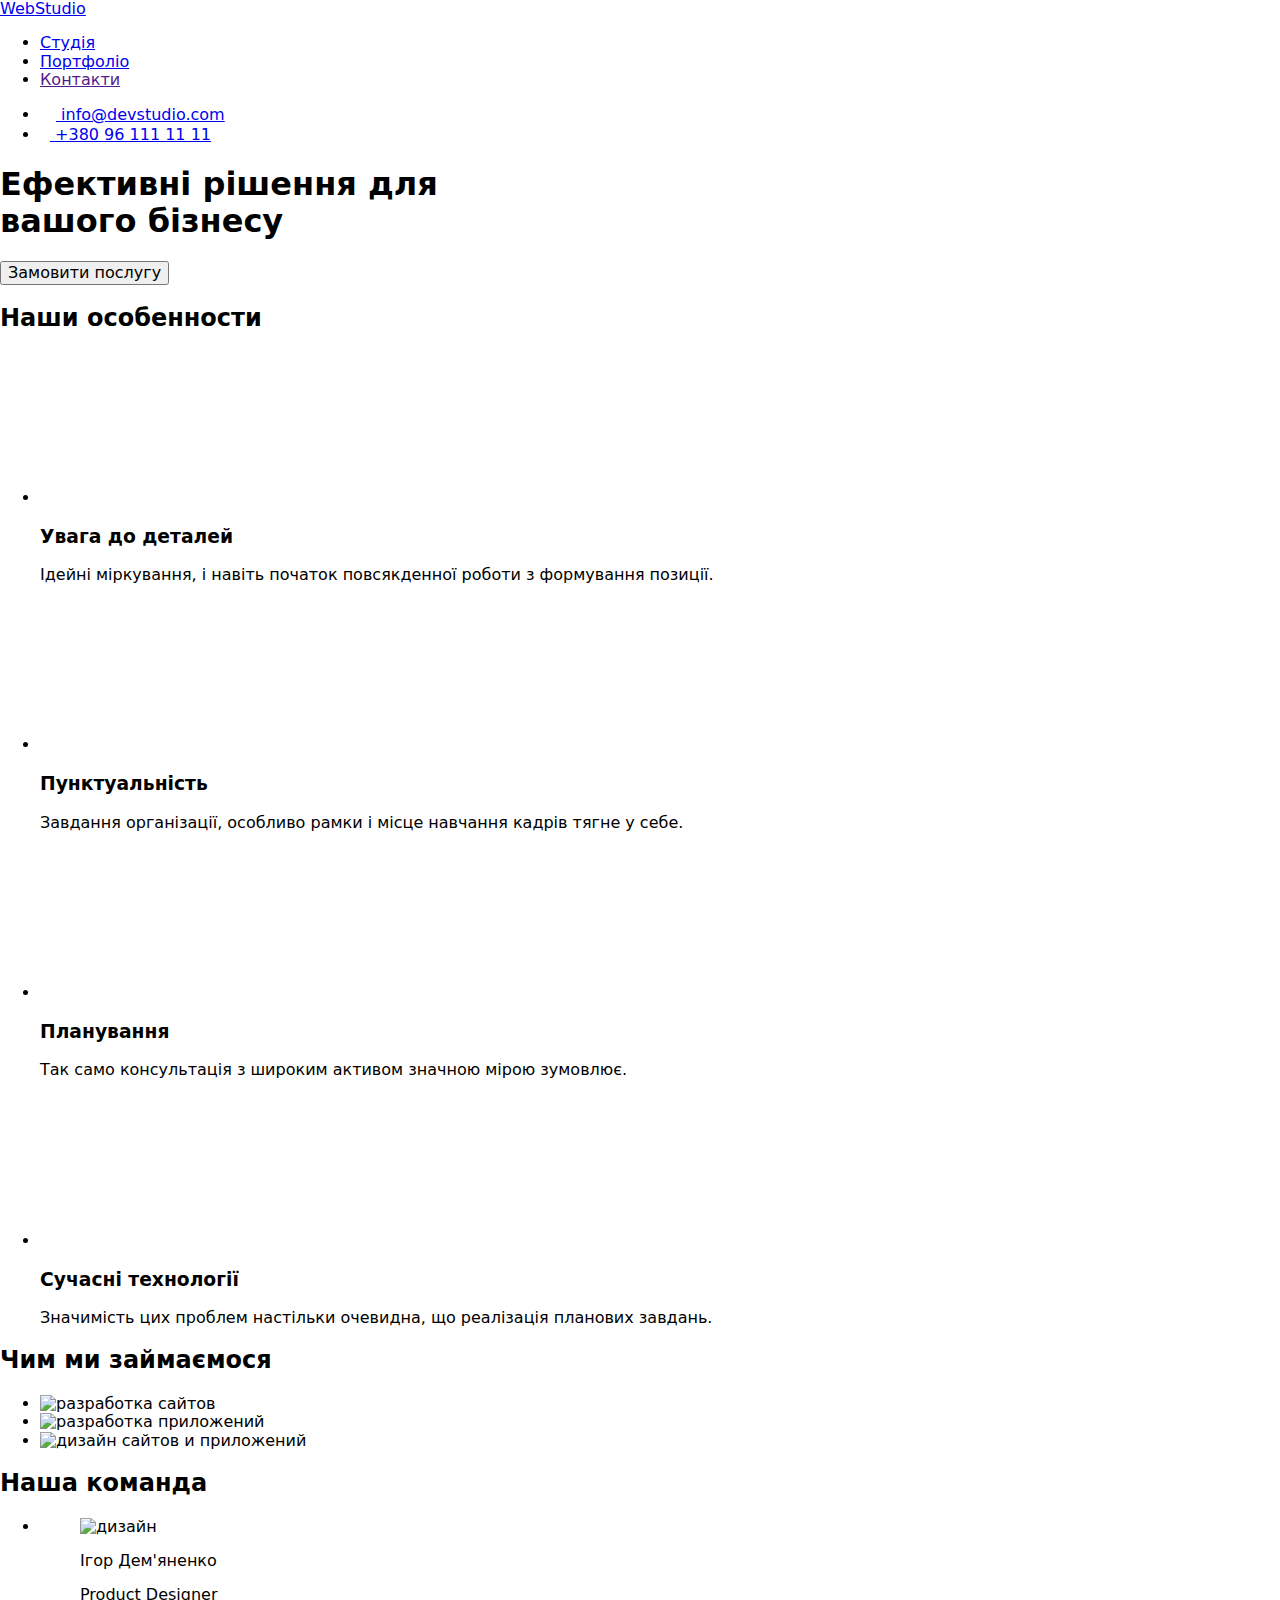
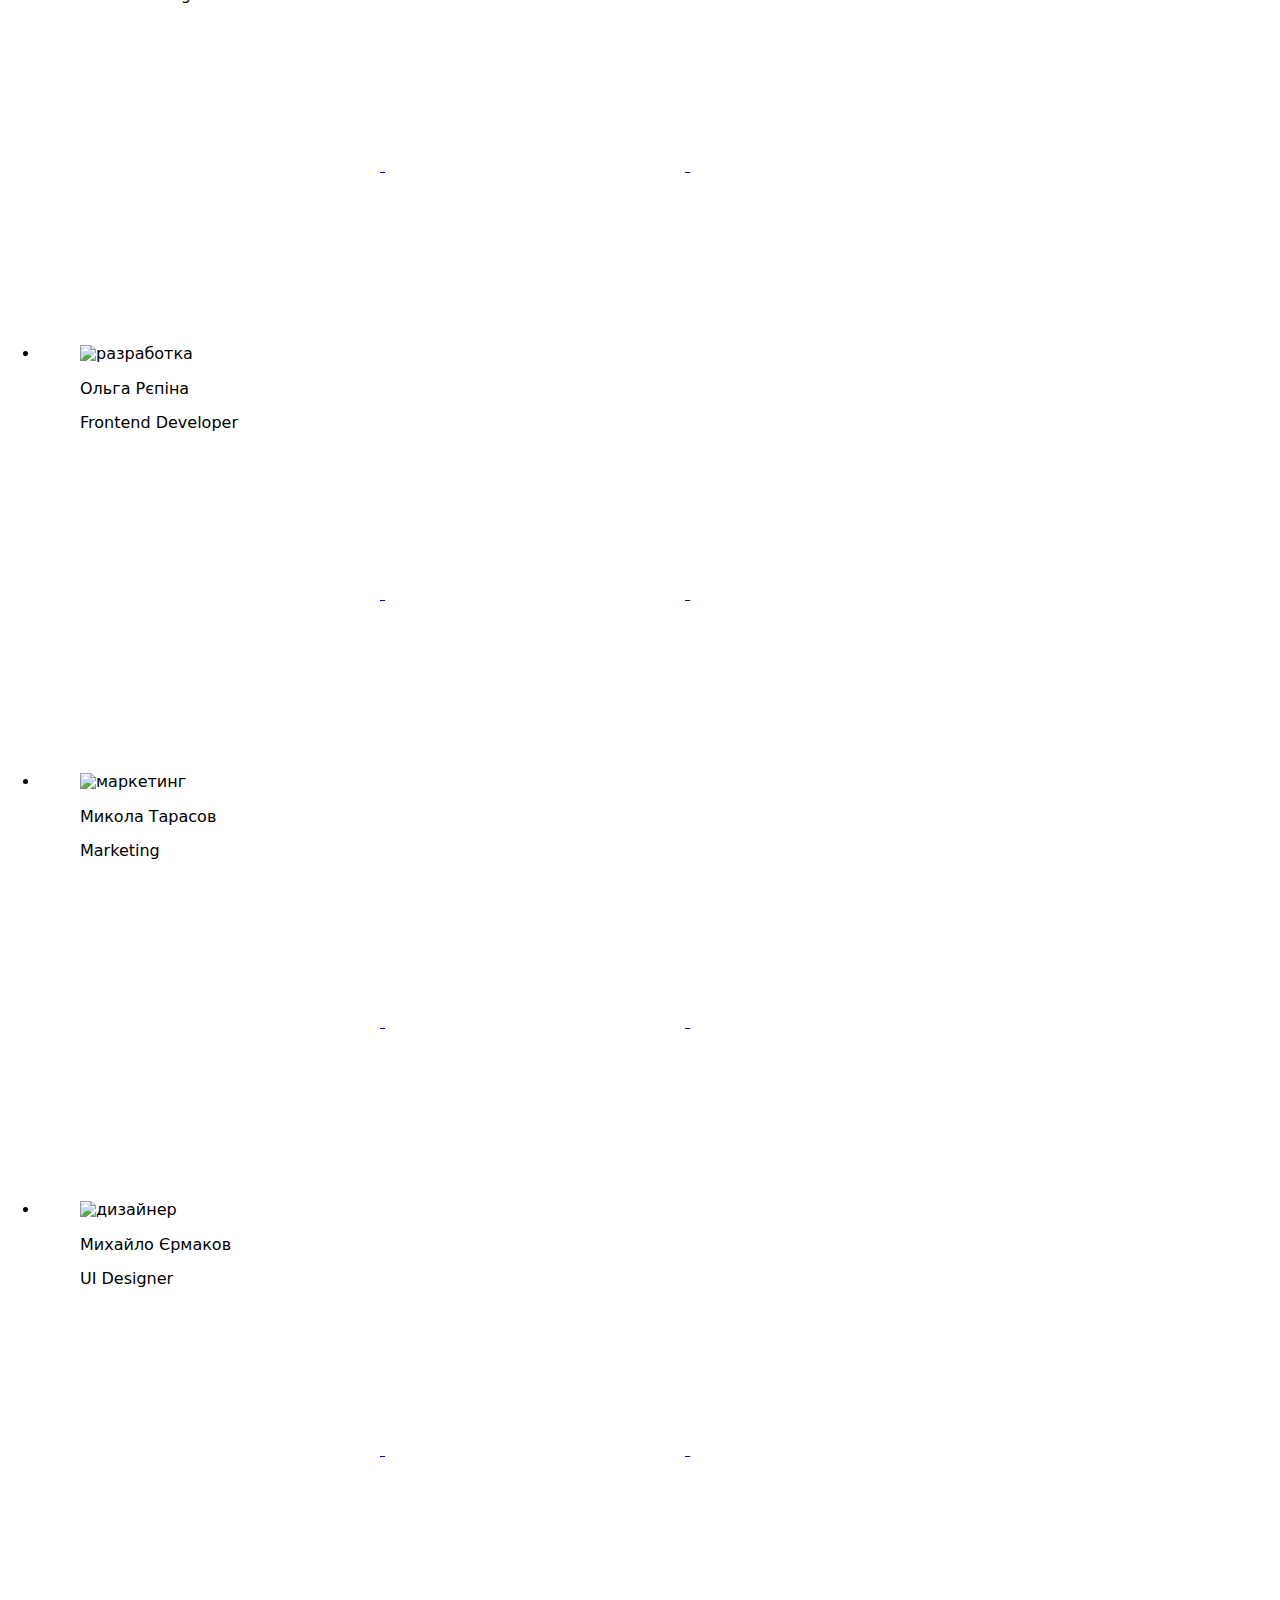
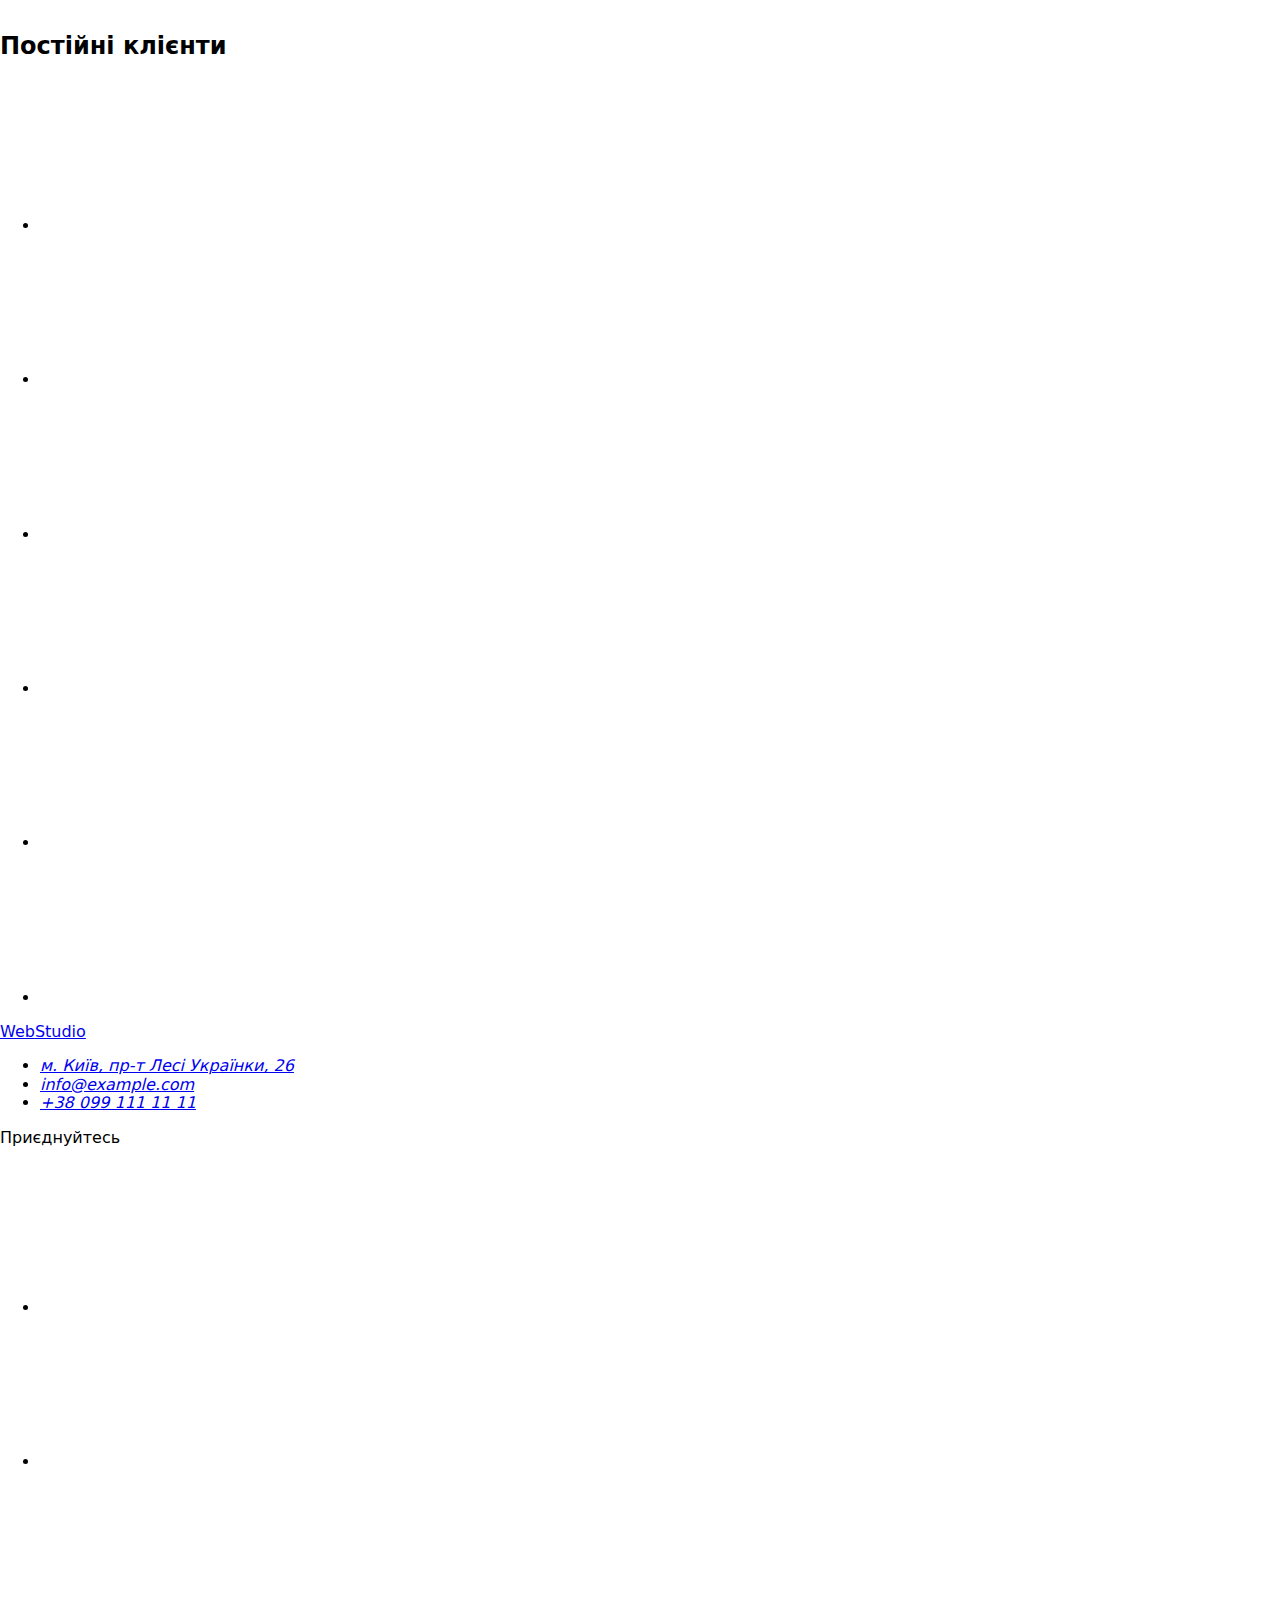
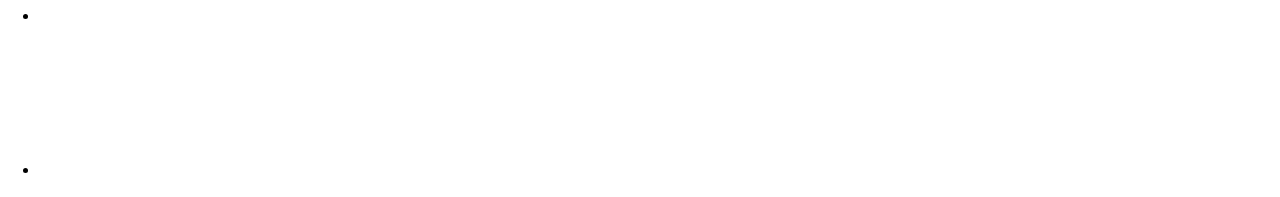
==== index.html @ e4e23629 "Add files via upload" ====
<!DOCTYPE html>
<html lang="ru">
  <head>
    <meta charset="UTF-8" />
    <meta http-equiv="X-UA-Compatible" content="IE=edge" />
    <meta name="viewport" content="width=device-width, initial-scale=1.0" />
    <title>Document</title>
    <link
      href="https://fonts.googleapis.com/css2?family=Raleway:wght@700&family=Roboto:wght@400;500;700;900&display=swap"
      rel="stylesheet"
    />
    <link
      rel="stylesheet"
      href="https://cdnjs.cloudflare.com/ajax/libs/modern-normalize/1.1.0/modern-normalize.min.css
"
    />
    <link rel="stylesheet" href="./css/styles.css" />
  </head>
  <body class="page">
    <!--шапка-->
    <header class="page-header">
      <div class="container main-nav">
        <nav class="main-nav">
          <a class="logo-link" href="/" lang="en">
            <span class="logo-accent">Web</span>Studio
          </a>
          <ul class="site-nav list">
            <li class="item">
              <a href="./index.html" class="link-current">Студія</a>
            </li>
            <li class="item">
              <a href="./portfolio.html" class="link">Портфоліо</a>
            </li>
            <li class="item">
              <a href="" class="link">Контакти</a>
            </li>
          </ul>
        </nav>

        <ul class="auth-nav list">
          <li class="item">
            <a href="emailto:info@devstudio.com" class="link">
              <svg class="icon" width="16" height="12">
                <use href="./images/icons.svg#envelope"></use>
              </svg>
              info@devstudio.com
            </a>
          </li>
          <li class="item">
            <a href="tel:+380961111111" class="link">
              <svg class="icon" width="10" height="16">
                <use href="./images/icons.svg#smartphone"></use>
              </svg>
              +380 96 111 11 11
            </a>
          </li>
        </ul>
      </div>
    </header>
    <!--hero-->
    <main>
      <section class="hero section">
        <div class="container">
          <h1 class="hero-title">
            Ефективні рішення для<br />
            вашого бізнесу
          </h1>
          <button class="button-main" type="button">Замовити послугу</button>
        </div>
      </section>
      <!--особенности-->
      <section class="feature section">
        <div class="container">
          <h2 class="section-title">Наши особенности</h2>
          <ul class="feature list">
            <li class="item">
              <div class="feature-thumb">
                <svg class="feature-icon">
                  <use
                    href="./images/icons.svg#antenna"
                    width="70"
                    height="70"
                    x="100"
                    y="25"
                  ></use>
                </svg>
              </div>
              <h3 class="feature-title">Увага до деталей</h3>
              <p class="text">
                Ідейні міркування, і навіть початок повсякденної роботи з
                формування позиції.
              </p>
            </li>
            <li class="item">
              <div class="feature-thumb">
                <svg class="feature-icon">
                  <use
                    href="./images/icons.svg#clock"
                    width="70"
                    height="70"
                    x="100"
                    y="25"
                  ></use>
                </svg>
              </div>
              <h3 class="feature-title">Пунктуальність</h3>
              <p class="text">
                Завдання організації, особливо рамки і місце навчання кадрів
                тягне у себе.
              </p>
            </li>
            <li class="item">
              <div class="feature-thumb">
                <svg class="feature-icon">
                  <use
                    href="./images/icons.svg#diagram"
                    width="70"
                    height="70"
                    x="100"
                    y="25"
                  ></use>
                </svg>
              </div>
              <h3 class="feature-title">Планування</h3>
              <p class="text">
                Так само консультація з широким активом значною мірою зумовлює.
              </p>
            </li>
            <li class="item">
              <div class="feature-thumb">
                <svg class="feature-icon">
                  <use
                    href="./images/icons.svg#astronaut"
                    width="70"
                    height="70"
                    x="100"
                    y="25"
                  ></use>
                </svg>
              </div>
              <h3 class="feature-title">Сучасні технології</h3>
              <p class="text">
                Значимість цих проблем настільки очевидна, що реалізація
                планових завдань.
              </p>
            </li>
          </ul>
        </div>
      </section>
      <!--чем занимаемся-->
      <section class="specification section">
        <div class="container">
          <h2 class="title">Чим ми займаємося</h2>
          <ul class="list">
            <li class="item">
              <img
                class="picture"
                src="./images/websitedv.jpg"
                alt="разработка сайтов"
                width="370"
                height="294"
              />
            </li>
            <li class="item">
              <img
                class="picture"
                src="./images/appdv.jpg"
                alt="разработка приложений"
                width="370"
                height="294"
              />
            </li>
            <li class="item">
              <img
                class="picture"
                src="./images/desine.jpg"
                alt="дизайн сайтов и приложений"
                width="370"
                height="294"
              />
            </li>
          </ul>
        </div>
      </section>
      <!--наша команда-->
      <section class="team section">
        <div class="container">
          <h2 class="title">Наша команда</h2>
          <ul class="team-list list">
            <li class="item">
              <figure>
                <img
                  class="picture"
                  src="./images/igor.jpg"
                  alt="дизайн"
                  width="270"
                  height="260"
                />
                <figcaption class="card">
                  <p class="name">Ігор Дем'яненко</p>
                  <p class="text" lang="en">Product Designer</p>
                  <a class="social-link" href="#">
                    <svg class="team-icon">
                      <use
                        href="./images/icons.svg#instagram"
                        width="20"
                        height="20"
                        x="12"
                        y="12"
                      ></use>
                    </svg>
                  </a>
                  <a class="social-link" href="#">
                    <svg class="team-icon">
                      <use
                        href="./images/icons.svg#twitter"
                        width="20"
                        height="20"
                        x="12"
                        y="12"
                      ></use>
                    </svg>
                  </a>
                  <a class="social-link" href="#">
                    <svg class="team-icon">
                      <use
                        href="./images/icons.svg#facebook"
                        width="20"
                        height="20"
                        x="12"
                        y="12"
                      ></use>
                    </svg>
                  </a>
                  <a class="social-link" href="#">
                    <svg class="team-icon">
                      <use
                        href="./images/icons.svg#linkedin"
                        width="20"
                        height="20"
                        x="12"
                        y="12"
                      ></use>
                    </svg>
                  </a>
                </figcaption>
              </figure>
            </li>
            <li class="item">
              <figure>
                <img
                  class="picture"
                  src="./images/olga.jpg"
                  alt="разработка"
                  width="270"
                  height="260"
                />
                <figcaption class="card">
                  <p class="name">Ольга Рєпіна</p>
                  <p class="text" lang="en">Frontend Developer</p>
                  <a class="social-link" href="#">
                    <svg class="team-icon">
                      <use
                        href="./images/icons.svg#instagram"
                        width="20"
                        height="20"
                        x="12"
                        y="12"
                      ></use>
                    </svg>
                  </a>
                  <a class="social-link" href="#">
                    <svg class="team-icon">
                      <use
                        href="./images/icons.svg#twitter"
                        width="20"
                        height="20"
                        x="12"
                        y="12"
                      ></use>
                    </svg>
                  </a>
                  <a class="social-link" href="#">
                    <svg class="team-icon">
                      <use
                        href="./images/icons.svg#facebook"
                        width="20"
                        height="20"
                        x="12"
                        y="12"
                      ></use>
                    </svg>
                  </a>
                  <a class="social-link" href="#">
                    <svg class="team-icon">
                      <use
                        href="./images/icons.svg#linkedin"
                        width="20"
                        height="20"
                        x="12"
                        y="12"
                      ></use>
                    </svg>
                  </a>
                </figcaption>
              </figure>
            </li>
            <li class="item">
              <figure>
                <img
                  class="picture"
                  src="./images/nikolaj.jpg"
                  alt="маркетинг"
                  width="270"
                  height="260"
                />
                <figcaption class="card">
                  <p class="name">Микола Тарасов</p>
                  <p class="text" lang="en">Marketing</p>
                  <a class="social-link" href="#">
                    <svg class="team-icon">
                      <use
                        href="./images/icons.svg#instagram"
                        width="20"
                        height="20"
                        x="12"
                        y="12"
                      ></use>
                    </svg>
                  </a>
                  <a class="social-link" href="#">
                    <svg class="team-icon">
                      <use
                        href="./images/icons.svg#twitter"
                        width="20"
                        height="20"
                        x="12"
                        y="12"
                      ></use>
                    </svg>
                  </a>
                  <a class="social-link" href="#">
                    <svg class="team-icon">
                      <use
                        href="./images/icons.svg#facebook"
                        width="20"
                        height="20"
                        x="12"
                        y="12"
                      ></use>
                    </svg>
                  </a>
                  <a class="social-link" href="#">
                    <svg class="team-icon">
                      <use
                        href="./images/icons.svg#linkedin"
                        width="20"
                        height="20"
                        x="12"
                        y="12"
                      ></use>
                    </svg>
                  </a>
                </figcaption>
              </figure>
            </li>
            <li class="item">
              <figure>
                <img
                  class="picture"
                  src="./images/mikhale.jpg"
                  alt="дизайнер"
                  width="270"
                  height="260"
                />
                <figcaption class="card">
                  <p class="name">Михайло Єрмаков</p>
                  <p class="text" lang="en">UI Designer</p>
                  <a class="social-link" href="#">
                    <svg class="team-icon">
                      <use
                        href="./images/icons.svg#instagram"
                        width="20"
                        height="20"
                        x="12"
                        y="12"
                      ></use>
                    </svg>
                  </a>
                  <a class="social-link" href="#">
                    <svg class="team-icon">
                      <use
                        href="./images/icons.svg#twitter"
                        width="20"
                        height="20"
                        x="12"
                        y="12"
                      ></use>
                    </svg>
                  </a>
                  <a class="social-link" href="#">
                    <svg class="team-icon">
                      <use
                        href="./images/icons.svg#facebook"
                        width="20"
                        height="20"
                        x="12"
                        y="12"
                      ></use>
                    </svg>
                  </a>
                  <a class="social-link" href="#">
                    <svg class="team-icon">
                      <use
                        href="./images/icons.svg#linkedin"
                        width="20"
                        height="20"
                        x="12"
                        y="12"
                      ></use>
                    </svg>
                  </a>
                </figcaption>
              </figure>
            </li>
          </ul>
        </div>
      </section>
      <!-- clients -->
      <section class="clients section">
        <div class="container">
          <h2 class="title">Постійні клієнти</h2>
          <ul class="clients list">
            <li class="item">
              <a href="#" class="clients-thumb">
                <svg class="clients-icon">
                  <use
                    href="./images/icons.svg#LogoYaCo"
                    width="106"
                    height="60"
                    x="32"
                    y="16"
                  ></use>
                </svg>
              </a>
            </li>
            <li class="item">
              <a href="#" class="clients-thumb">
                <svg class="clients-icon">
                  <use
                    href="./images/icons.svg#Logotaghere"
                    width="106"
                    height="60"
                    x="32"
                    y="16"
                  ></use>
                </svg>
              </a>
            </li>
            <li class="item">
              <a href="#" class="clients-thumb">
                <svg class="clients-icon">
                  <use
                    href="./images/icons.svg#Logo-2"
                    width="106"
                    height="60"
                    x="32"
                    y="16"
                  ></use>
                </svg>
              </a>
            </li>
            <li class="item">
              <a href="#" class="clients-thumb">
                <svg class="clients-icon">
                  <use
                    href="./images/icons.svg#Logofoster"
                    width="106"
                    height="60"
                    x="32"
                    y="16"
                  ></use>
                </svg>
              </a>
            </li>
            <li class="item">
              <a href="#" class="clients-thumb">
                <svg class="clients-icon">
                  <use
                    href="./images/icons.svg#Logobrand"
                    width="106"
                    height="60"
                    x="32"
                    y="16"
                  ></use>
                </svg>
              </a>
            </li>
            <li class="item">
              <a href="#" class="clients-thumb">
                <svg class="clients-icon">
                  <use
                    href="./images/icons.svg#Logotagline"
                    width="106"
                    height="60"
                    x="32"
                    y="16"
                  ></use>
                </svg>
              </a>
            </li>
          </ul>
        </div>
      </section>
    </main>
    <!--footer-->
    <footer class="footer-site">
      <div class="container main-footer">
        <div class="footer-adress">
          <a class="logo-link" href="/" lang="en">
            <span class="logo-accent">Web</span>Studio
          </a>
          <address class="nav">
            <ul class="list">
              <li class="item">
                <a
                  href="https://goo.gl/maps/Bx3pmiVZrzGmQuvE9"
                  target="_blank"
                  rel="noopener noreferrer"
                  class="nav"
                  >м. Київ, пр-т Лесі Українки, 26</a
                >
              </li>
              <li class="item">
                <a href="mailto:info@example.com" class="link"
                  >info@example.com</a
                >
              </li>
              <li class="item">
                <a href="tel:+380991111111" class="link">+38 099 111 11 11</a>
              </li>
            </ul>
          </address>
        </div>
        <div class="social">
          <p class="footer-text">Приєднуйтесь</p>
          <ul class="footer-social list">
            <li>
              <a class="footer-thumb" href="#">
                <svg class="footer-icon">
                  <use
                    href="./images/icons.svg#instagram"
                    width="20"
                    height="20"
                    x="12"
                    y="12"
                  ></use>
                </svg>
              </a>
            </li>
            <li>
              <a class="footer-thumb" href="#">
                <svg class="footer-icon">
                  <use
                    href="./images/icons.svg#twitter"
                    width="20"
                    height="20"
                    x="12"
                    y="12"
                  ></use>
                </svg>
              </a>
            </li>
            <li class="item">
              <a class="footer-thumb" href="#">
                <svg class="footer-icon">
                  <use
                    href="./images/icons.svg#facebook"
                    width="20"
                    height="20"
                    x="12"
                    y="12"
                  ></use>
                </svg>
              </a>
            </li>
            <li>
              <a class="footer-thumb" href="#">
                <svg class="footer-icon">
                  <use
                    href="./images/icons.svg#linkedin"
                    width="20"
                    height="20"
                    x="12"
                    y="12"
                  ></use>
                </svg>
              </a>
            </li>
          </ul>
        </div>
      </div>
    </footer>
  </body>
</html>
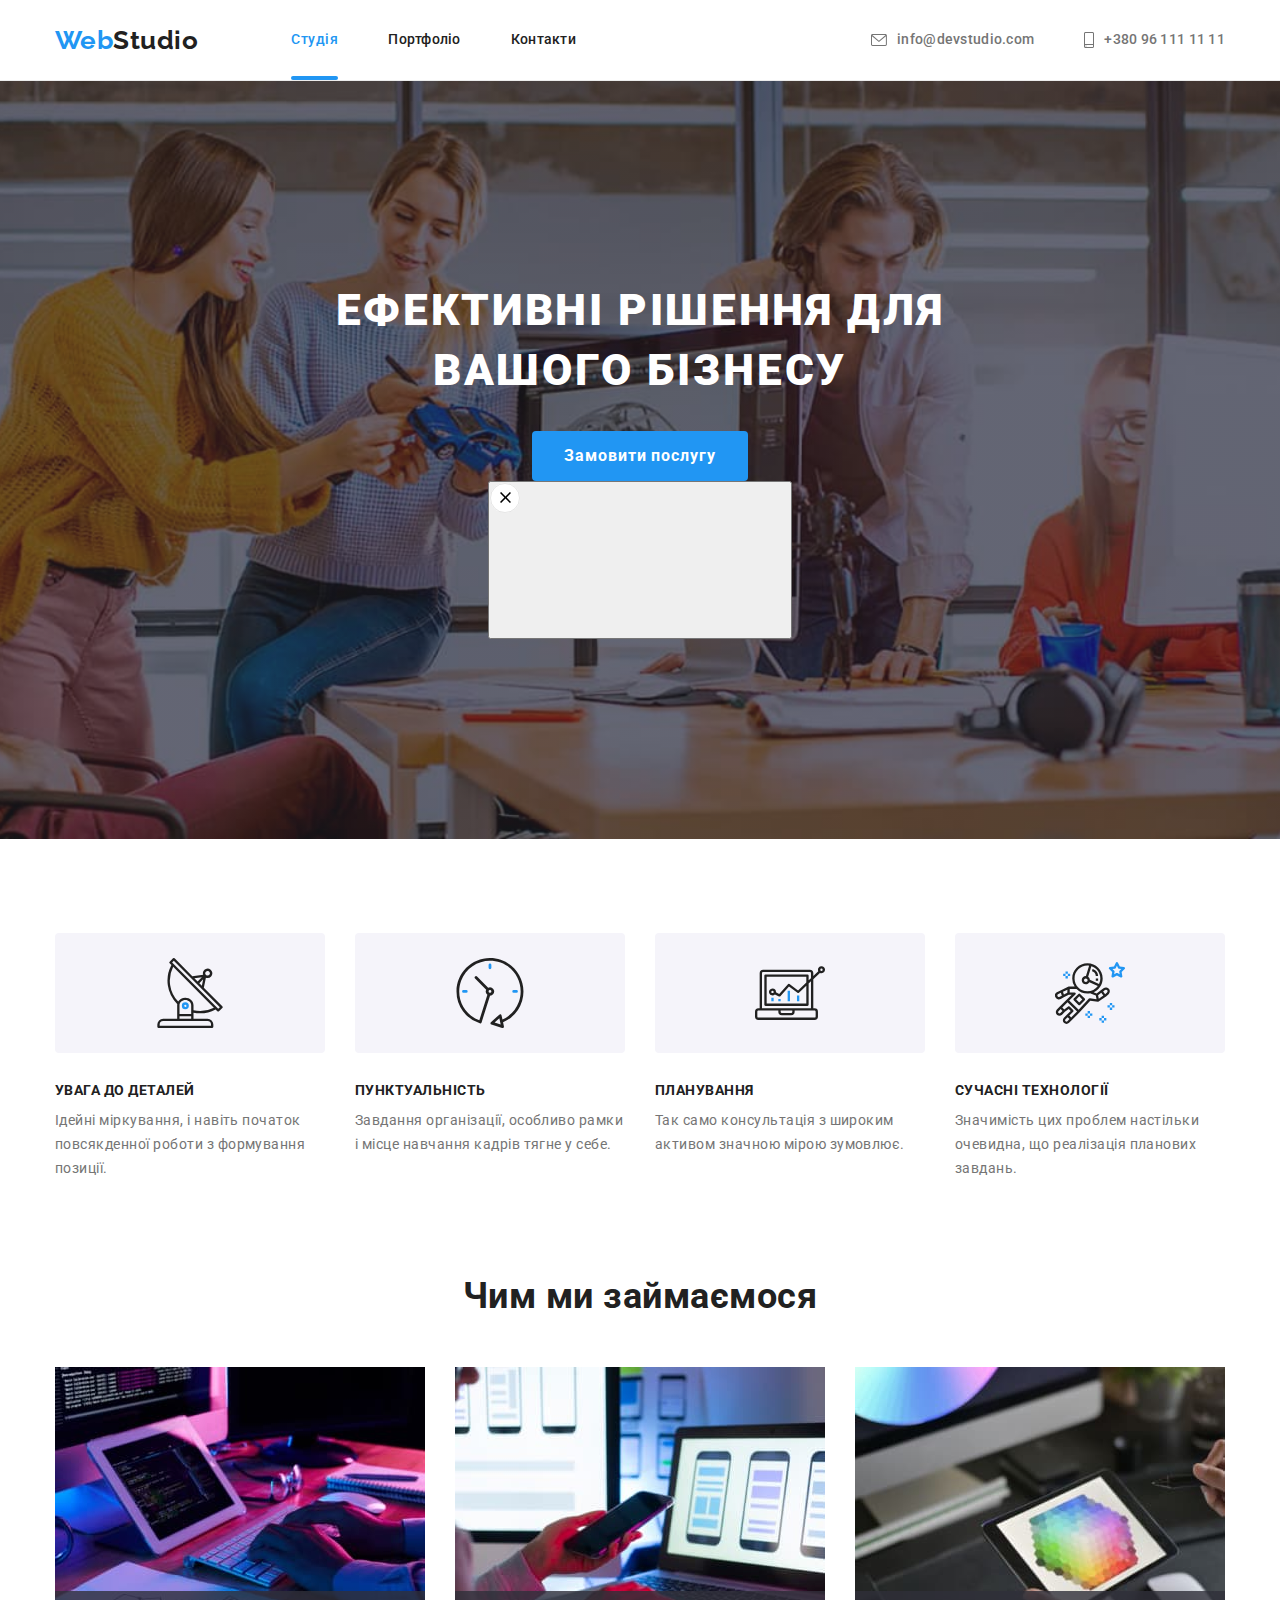
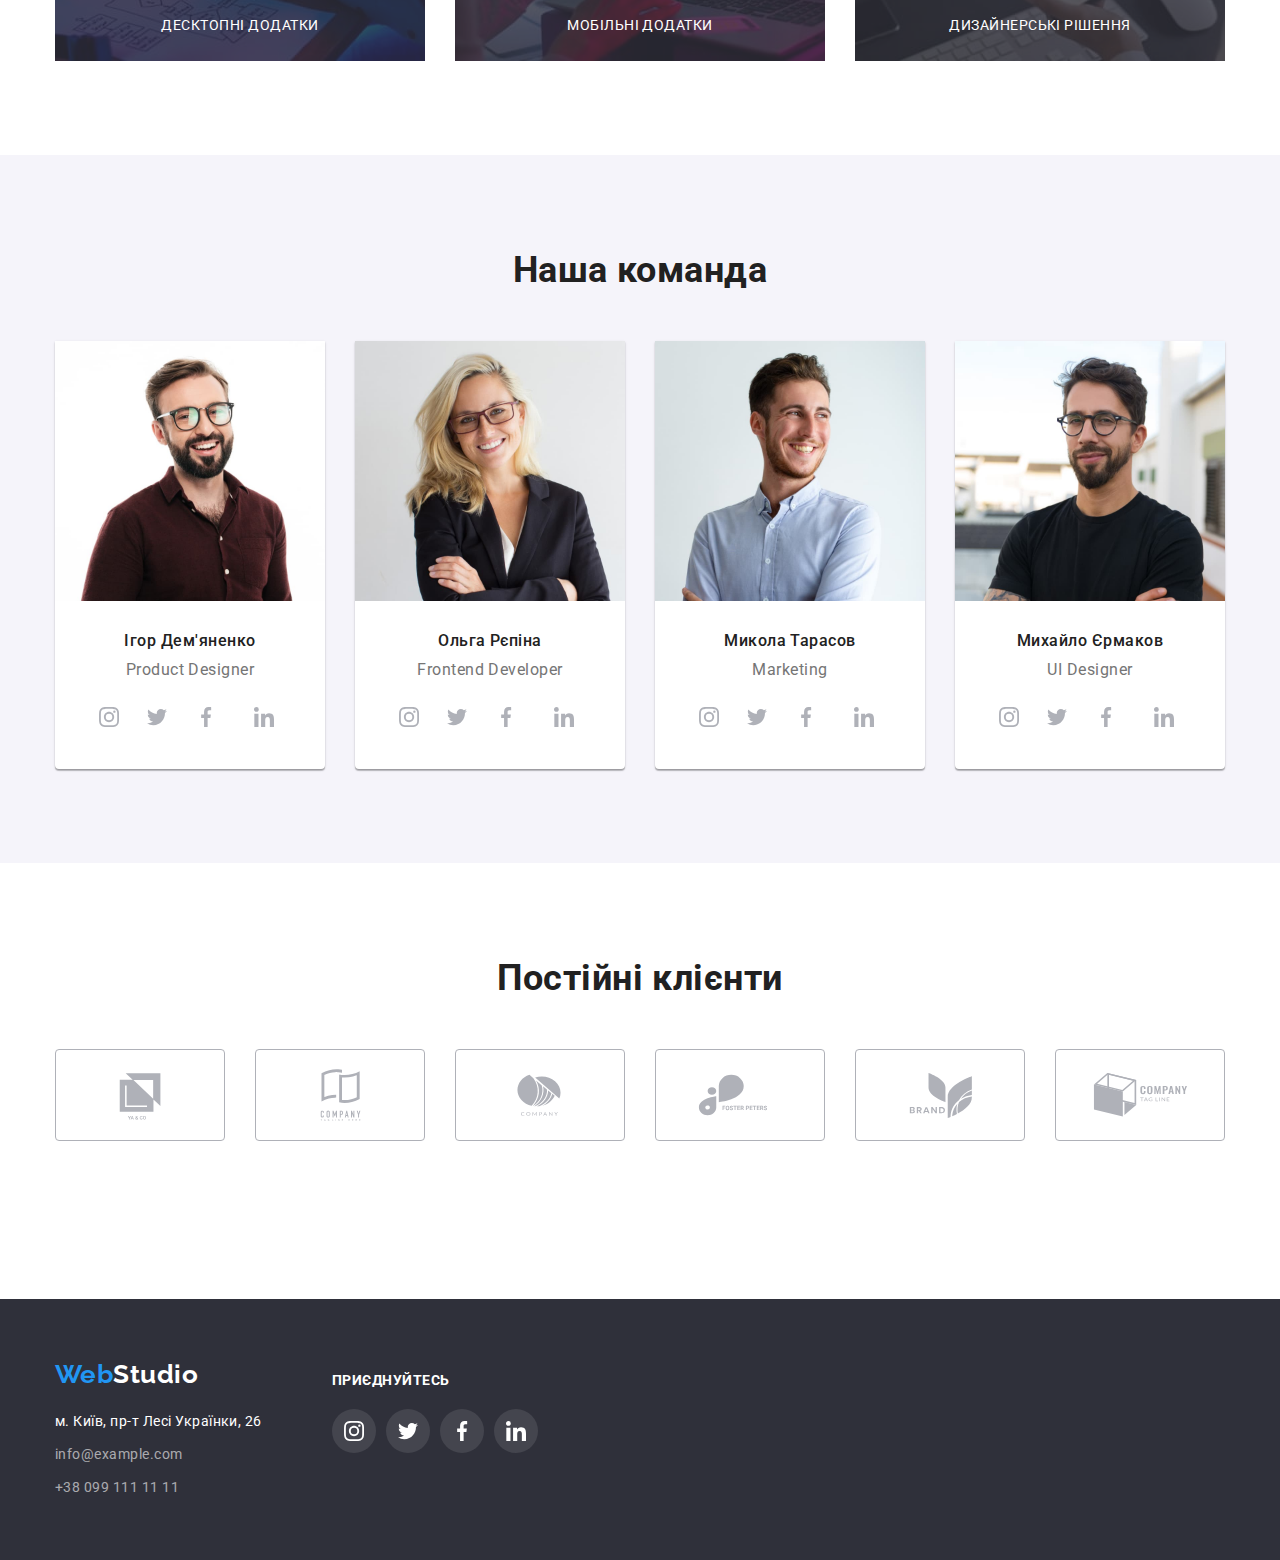
==== commit d4ac774a: "in process" ====
--- a/index.html
+++ b/index.html
@@ -65,7 +65,18 @@
             Ефективні рішення для<br />
             вашого бізнесу
           </h1>
-          <button class="button-main" type="button">Замовити послугу</button>
+          <button data-modal-open class="button-main" type="button">
+            Замовити послугу
+          </button>
+        </div>
+        <div class="backdrop is-hidden" data-modal>
+          <div class="modal">
+            <button data-modal-close class="modal-close">
+              <svg>
+                <use href="./images/close (1).svg"></use>
+              </svg>
+            </button>
+          </div>
         </div>
       </section>
       <!--особенности-->
@@ -160,6 +171,9 @@
                 width="370"
                 height="294"
               />
+              <div class="specification-thumb">
+                <p class="lable">Десктопні додатки</p>
+              </div>
             </li>
             <li class="item">
               <img
@@ -169,6 +183,9 @@
                 width="370"
                 height="294"
               />
+              <div class="specification-thumb">
+                <p class="lable">Мобільні додатки</p>
+              </div>
             </li>
             <li class="item">
               <img
@@ -178,6 +195,9 @@
                 width="370"
                 height="294"
               />
+              <div class="specification-thumb">
+                <p class="lable">Дизайнерські рішення</p>
+              </div>
             </li>
           </ul>
         </div>
@@ -601,5 +621,6 @@
         </div>
       </div>
     </footer>
+    <script src="./js/modal.js"></script>
   </body>
 </html>
--- a/css/styles.css
+++ b/css/styles.css
@@ -0,0 +1,601 @@
+/* вторичный цвет текста #212121 */
+/* основной цвет текста #757575 */
+/* основной цвет фона #FFFFFF */
+/* цвет фона футера/героя #2F303A; */
+/* цвет текста героя #FFFFFF */
+/* акцент #2196F3 */
+/* вторичный цвет фона #F5F4FA */
+/* текст футера rgba(255, 255, 255, 0.6); */
+/* основной цвет иконок  #afb1b8*/
+/* цвет фона иконок футера rgba(255, 255, 255, 0.1)  */
+/* цвет линии хедера #ececec */
+/* цвет рамки карточек порьфолто #eeeeee  */
+:root {
+  --primary-text-color: #757575;
+  --title-text-color: #212121;
+  --accent-color: #2196f3;
+  --white-color: #ffffff;
+  --secondary-background-color: #f5f4fa;
+  --footer-background-color: #2f303a;
+  --footer-text-color: rgba(255, 255, 255, 0.6);
+  --main-icon-color: #afb1b8;
+  --footer-iconfon-color: rgba(255, 255, 255, 0.1);
+  --border-header-color: #ececec;
+  --border-portfoliocard-color: #eeeeee;
+  --timing-function: cubic-bezier(0.4, 0, 0.2, 1);
+}
+.page {
+  background-color: var(--white-color);
+  color: var(--primary-text-color);
+  font-family: roboto, sans-serif;
+  letter-spacing: 0.03em;
+}
+.container {
+  margin-left: auto;
+  margin-right: auto;
+  width: 1200px;
+  padding-left: 15px;
+  padding-right: 15px;
+}
+figure {
+  margin: 0;
+}
+
+button {
+  padding: 0;
+}
+.section {
+  padding-top: 94px;
+  padding-bottom: 94px;
+}
+/* шапка */
+.page-header {
+  border-bottom: 1px solid var(--border-header-color);
+}
+.main-nav {
+  display: flex;
+  align-items: center;
+}
+.list {
+  list-style: none;
+  padding: 0;
+  margin: 0;
+}
+.logo-link {
+  color: var(--title-text-color);
+  font-family: "Raleway", sans-serif;
+  font-style: normal;
+  font-weight: 700;
+  font-size: 26px;
+  line-height: 1.19;
+  text-decoration: none;
+}
+.logo-accent {
+  color: var(--accent-color);
+}
+.site-nav {
+  display: flex;
+  margin-left: 93px;
+}
+.site-nav .item + .item {
+  margin-left: 50px;
+}
+.site-nav .link {
+  padding-top: 32px;
+  padding-bottom: 32px;
+  display: block;
+
+  position: relative;
+
+  color: var(--title-text-color);
+  font-weight: 500;
+  font-size: 14px;
+  line-height: 1.14;
+  text-decoration: none;
+  letter-spacing: 0.02em;
+}
+.site-nav .link::after {
+  content: "";
+
+  position: absolute;
+  bottom: 0;
+  display: block;
+  width: 100%;
+  height: 4px;
+  background-color: var(--accent-color);
+  border-radius: 2px;
+  opacity: 0;
+  transition: opacity 250ms var(--timing-function);
+}
+
+.site-nav .link:hover,
+.site-nav .link:focus {
+  color: var(--accent-color);
+  opacity: 1;
+}
+.site-nav .link:hover::after,
+.site-nav .link:focus::after {
+  opacity: 1;
+}
+.site-nav .link-current {
+  display: block;
+  padding-top: 32px;
+  padding-bottom: 32px;
+
+  position: relative;
+
+  font-weight: 500;
+  font-size: 14px;
+  line-height: 1.14;
+  text-decoration: none;
+  color: var(--accent-color);
+  transition: opacity(250ms) var(--timing-function);
+}
+.site-nav .link-current::after {
+  content: "";
+
+  position: absolute;
+  bottom: 0;
+  display: block;
+  width: 100%;
+  height: 4px;
+  background-color: var(--accent-color);
+  border-radius: 2px;
+}
+.site-nav .link-current:hover::after,
+.site-nav .link-current:focus::after {
+  opacity: 1;
+}
+.auth-nav {
+  display: flex;
+  margin-left: auto;
+}
+.auth-nav .item + .item {
+  margin-left: 50px;
+}
+.auth-nav .link {
+  display: flex;
+  align-items: center;
+  gap: 10px;
+  color: var(--primary-text-color);
+  fill: var(--primary-text-color);
+  font-weight: 500;
+  font-size: 14px;
+  line-height: 1.14;
+  text-decoration: none;
+  letter-spacing: 0.02em;
+  transition: transform 250ms var(--timing-function);
+}
+
+.auth-nav .link:hover,
+.auth-nav .link:focus {
+  color: var(--accent-color);
+  fill: var(--accent-color);
+}
+
+/* hero */
+.hero {
+  text-align: center;
+  background-color: var(--footer-background-color);
+
+  margin-top: 0;
+  margin-bottom: 0;
+  padding-top: 200px;
+  padding-bottom: 200px;
+
+  max-width: 1600px;
+  margin-left: auto;
+  margin-right: auto;
+  background-image: linear-gradient(
+      to right,
+      rgba(47, 48, 58, 0.4),
+      rgba(47, 48, 58, 0.4)
+    ),
+    url(../images/Iherofon.jpg);
+
+  background-size: cover;
+  background-repeat: no-repeat;
+  background-position: center;
+}
+.hero-title {
+  margin-top: 0;
+  margin-bottom: 30px;
+
+  color: var(--white-color);
+  font-weight: 900;
+  font-size: 44px;
+  line-height: 1.36;
+  text-align: center;
+  letter-spacing: 0.06em;
+  text-transform: uppercase;
+}
+
+/* button */
+.button-main {
+  display: inline-block;
+  border: none;
+  border-radius: 4px;
+  padding: 10px 32px;
+  min-width: 200px;
+  cursor: pointer;
+
+  background-color: var(--accent-color);
+  color: var(--white-color);
+  font-weight: 700;
+  font-size: 16px;
+  line-height: 1.9;
+  text-decoration: none;
+  text-align: center;
+  letter-spacing: 0.06em;
+}
+.title {
+  margin-top: 0;
+  margin-bottom: 50px;
+
+  color: var(--title-text-color);
+  font-weight: 700;
+  font-size: 36px;
+  line-height: 1.17;
+  text-align: center;
+}
+.section-title {
+  display: none;
+  color: var(--title-text-color);
+  font-weight: 700;
+  font-size: 36px;
+  line-height: 1.17;
+  text-align: center;
+}
+/* features */
+.feature-title {
+  margin-top: 0;
+  margin-bottom: 10px;
+
+  color: var(--title-text-color);
+  font-weight: 700;
+  font-size: 14px;
+  line-height: 1.14;
+  text-align: left;
+  text-transform: uppercase;
+}
+.feature .text {
+  margin-top: 0;
+  margin-bottom: 0;
+
+  font-size: 14px;
+  line-height: 1.71;
+}
+.feature {
+  display: flex;
+  flex-wrap: wrap;
+  padding-bottom: 0;
+}
+.feature .item {
+  width: 270px;
+}
+.feature .item + .item {
+  margin-left: 30px;
+}
+
+.feature-thumb {
+  margin-bottom: 30px;
+  width: 270px;
+  height: 120px;
+  border-radius: 4px;
+  background-color: var(--secondary-background-color);
+}
+/* specification */
+.specification .list {
+  display: flex;
+  flex-wrap: wrap;
+  margin-top: 0;
+  margin-bottom: 0;
+}
+.specification .item + .item {
+  margin-left: 30px;
+}
+.specification .item {
+  position: relative;
+}
+.specification-thumb {
+  position: absolute;
+  bottom: 0;
+  padding-top: 27px;
+  width: 100%;
+  height: 70px;
+  align-items: center;
+  background-color: rgba(47, 48, 58, 0.8);
+}
+.lable {
+  margin: 0;
+  color: var(--white-color);
+
+  font-size: 14px;
+  line-height: 1.14;
+  text-align: center;
+  text-transform: uppercase;
+}
+
+/* our team */
+.team {
+  background-color: var(--secondary-background-color);
+}
+.team-list .name {
+  color: var(--title-text-color);
+  font-weight: 500;
+  font-size: 16px;
+  line-height: 1.19;
+  text-align: center;
+
+  margin-top: 30px;
+  margin-bottom: 10px;
+}
+.team-list .text {
+  font-size: 16px;
+  line-height: 1.19;
+  text-align: center;
+
+  margin-top: 0;
+  margin-bottom: 16px;
+}
+
+.team-list {
+  display: flex;
+  margin-top: 0;
+  margin-bottom: 0;
+}
+.team-list .item {
+  width: 270px;
+  height: 428px;
+  background-color: var(--white-color);
+  border-radius: 0px 0px 4px 4px;
+  box-shadow: 0px 1px 3px rgba(0, 0, 0, 0.12), 0px 1px 1px rgba(0, 0, 0, 0.14),
+    0px 2px 1px rgba(0, 0, 0, 0.2);
+}
+
+.card {
+  padding-left: 32px;
+  padding-right: 32px;
+}
+.social-link {
+  display: inline-flex;
+  width: 44px;
+  height: 44px;
+  border-radius: 50%;
+  color: var(--main-icon-color);
+  background-color: var(--white-color);
+  transition: transform 250ms var(--timing-function);
+}
+.social-link:nth-child(4n + 1) {
+  margin-right: 10px;
+}
+.team-icon {
+  fill: currentColor;
+}
+
+.social-link:hover,
+.social-link:focus {
+  background-color: var(--accent-color);
+}
+.team-icon:hover,
+.team-icon:focus {
+  fill: var(--white-color);
+}
+
+.team .item + .item {
+  margin-left: 30px;
+}
+
+.picture {
+  display: block;
+}
+/* clients */
+.clients {
+  display: flex;
+}
+.clients-thumb {
+  display: inline-block;
+  width: 170px;
+  height: 92px;
+  border: 1px solid var(--main-icon-color);
+  border-radius: 4px;
+  fill: var(--main-icon-color);
+  transition: transform 250ms var(--timing-function);
+}
+
+.clients-thumb:hover,
+.clients-thumb:focus {
+  fill: var(--accent-color);
+  border: 1px solid var(--accent-color);
+}
+.clients .item + .item {
+  margin-left: 30px;
+}
+/* portfolio */
+.portfolio h1 {
+  display: none;
+}
+.work {
+  display: flex;
+  justify-content: center;
+}
+.work .item + .item {
+  margin-left: 8px;
+  margin-top: 0;
+  margin-bottom: 50px;
+}
+.button-type {
+  padding: 6px 22px;
+  border-radius: 4px;
+  border: none;
+
+  background-color: var(--secondary-background-color);
+  color: var(--title-text-color);
+  font-weight: 500;
+  font-size: 16px;
+  line-height: 1.63;
+}
+.button-type:hover,
+.button-type:focus {
+  background-color: var(--accent-color);
+  color: var(--white-color);
+  box-shadow: 0px 3px 1px rgba(0, 0, 0, 0.1), 0px 1px 2px rgba(0, 0, 0, 0.08),
+    0px 2px 2px rgba(0, 0, 0, 0.12);
+}
+
+/* work-list */
+.work-list {
+  display: flex;
+  flex-wrap: wrap;
+  margin-bottom: 94px;
+
+  letter-spacing: 0.06em;
+}
+
+.work-list .item {
+  width: 370px;
+  margin-right: 30px;
+  margin-bottom: 30px;
+}
+.work-thumb {
+  position: relative;
+  overflow: hidden;
+}
+.work-lable {
+  position: absolute;
+  top: 63px;
+  left: 24px;
+  right: 24px;
+  height: 100%;
+  margin: 0;
+  font-size: 18px;
+  line-height: 1.6;
+  color: var(--white-color);
+  transform: translateY(100%);
+  transition: transform 250ms var(--timing-function);
+}
+.work-thumb:hover .work-lable {
+  transform: translateY(0);
+}
+.work-thumb::before {
+  content: "";
+  display: inline-block;
+  position: absolute;
+  top: 0;
+  left: 0;
+  width: 100%;
+  height: 100%;
+  transform: translateY(100%);
+  transition: transform 250ms var(--timing-function);
+
+  background-color: rgba(33, 150, 243, 0.9);
+}
+.work-thumb:hover::before {
+  transform: translateY(0);
+}
+
+.work-list .item:hover {
+  box-shadow: 1px 4px 6px 0 rgba(0, 0, 0, 0.16), 0 4px 4px 0 rgba(0, 0, 0, 0.06),
+    0 1px 1px 0 rgba(0, 0, 0, 0.12);
+}
+
+.work-list .item:nth-child(3n) {
+  margin-right: 0;
+}
+.work-list .item:nth-last-child(-n + 3) {
+  margin-bottom: 0;
+}
+
+.work-list .title {
+  margin-top: 0;
+  margin-bottom: 4px;
+  margin-left: 24px;
+
+  color: var(--title-text-color);
+  font-weight: 700;
+  font-size: 18px;
+  line-height: 2;
+  text-align: left;
+}
+
+.work-list .text {
+  margin-top: 0;
+  margin-bottom: 0;
+  margin-left: 24px;
+
+  font-size: 16px;
+  line-height: 1.88;
+}
+.box {
+  padding-top: 20px;
+  padding-bottom: 20px;
+  border-left: 1px solid var(--border-portfoliocard-color);
+  border-right: 1px solid var(--border-portfoliocard-color);
+  border-bottom: 1px solid var(--border-portfoliocard-color);
+}
+/* footer */
+.footer-site {
+  background-color: var(--footer-background-color);
+  padding-top: 60px;
+  padding-bottom: 60px;
+}
+.footer-site .logo-link {
+  color: var(--white-color);
+}
+.main-footer {
+  display: flex;
+}
+.nav {
+  margin-top: 20px;
+
+  color: var(--white-color);
+  font-family: "Roboto";
+  font-style: normal;
+  font-size: 14px;
+  line-height: 1.71;
+  text-decoration: none;
+}
+.nav .link {
+  color: var(--footer-text-color);
+  text-decoration: none;
+}
+.nav .item {
+  margin-top: 0;
+  margin-bottom: 9px;
+}
+.nav .item:last-child {
+  margin-bottom: 0;
+}
+.social {
+  display: inline-block;
+  margin-left: 70px;
+}
+.footer-social {
+  display: flex;
+}
+.footer-text {
+  margin-bottom: 20px;
+  color: var(--white-color);
+  font-weight: 700;
+  font-size: 14px;
+  line-height: 1.14;
+  text-transform: uppercase;
+}
+.footer-thumb {
+  margin-top: 0;
+  margin-right: 10px;
+  display: inline-flex;
+  width: 44px;
+  height: 44px;
+  border-radius: 50%;
+  color: var(--white-color);
+  background-color: var(--footer-iconfon-color);
+  transition: transform 250ms var(--timing-function);
+}
+.footer-icon {
+  fill: currentColor;
+}
+.footer-thumb:hover,
+.footer-thumb:focus {
+  background-color: var(--accent-color);
+}
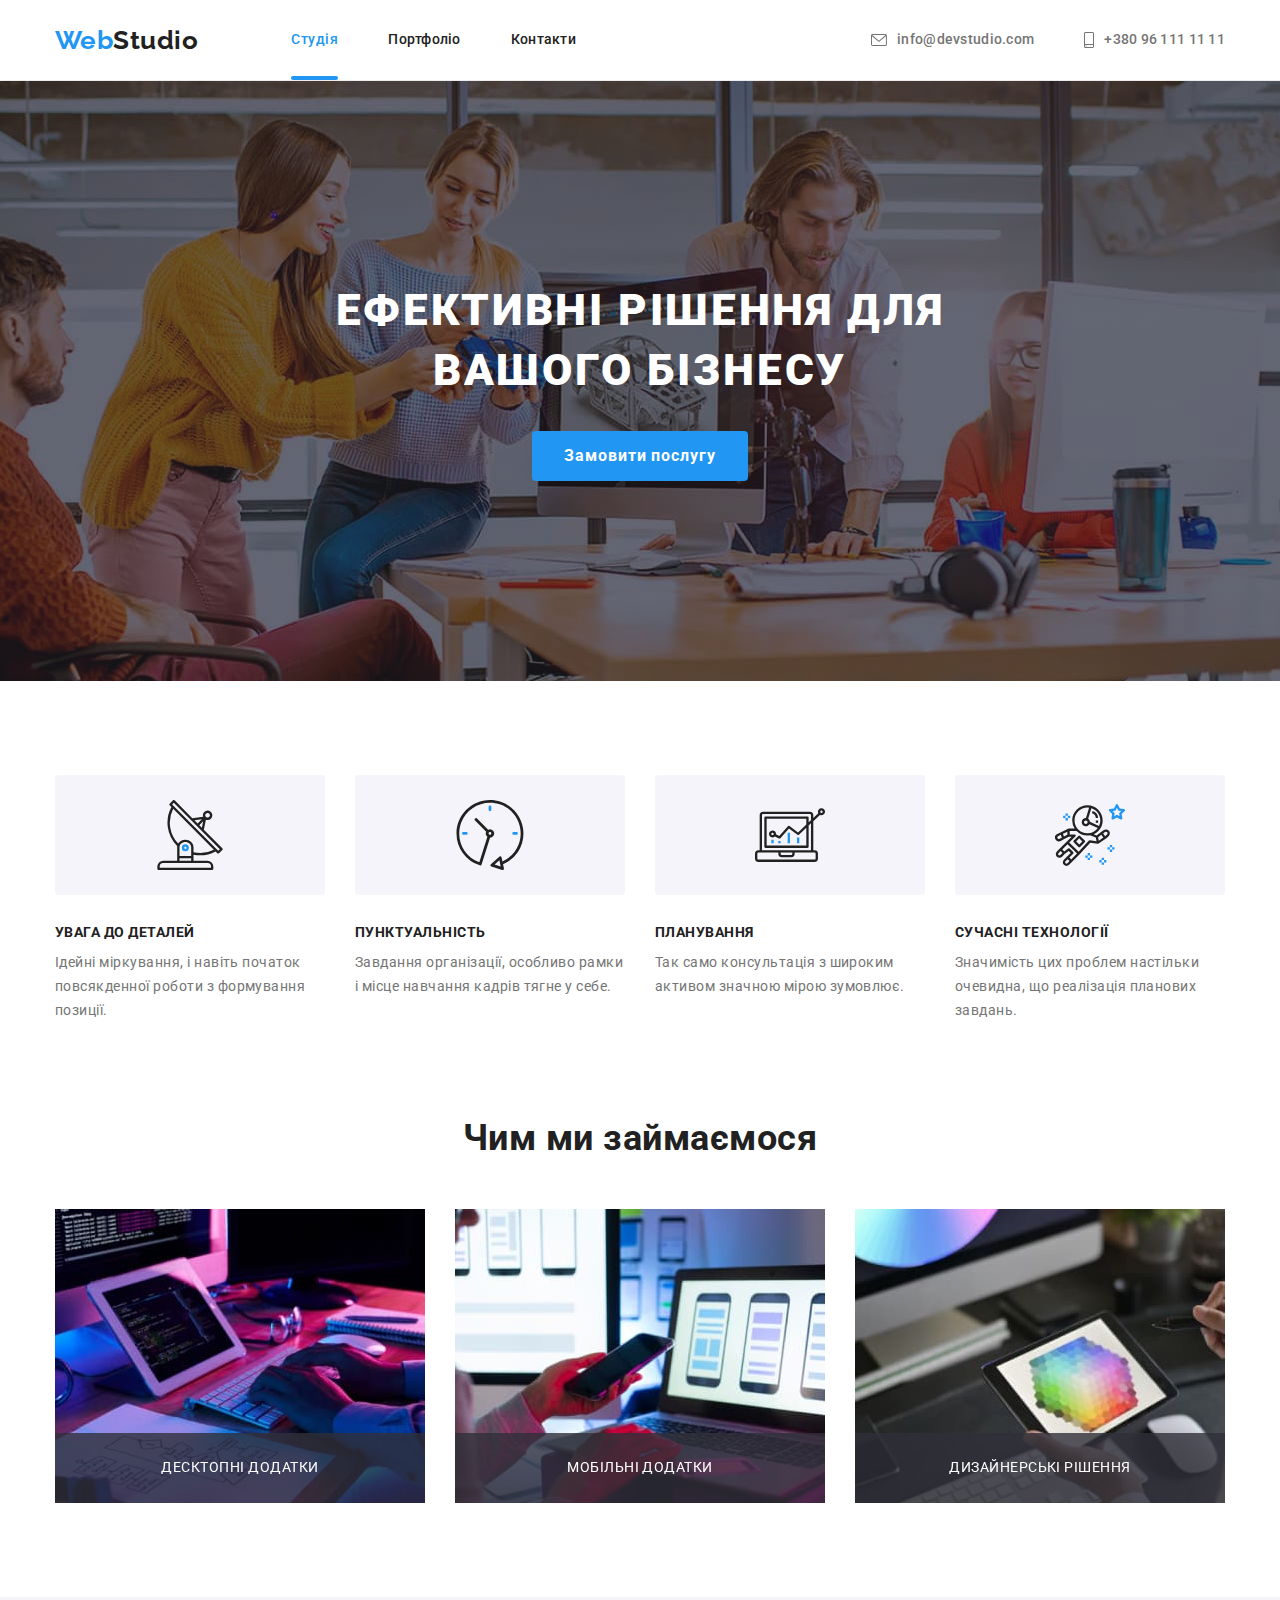
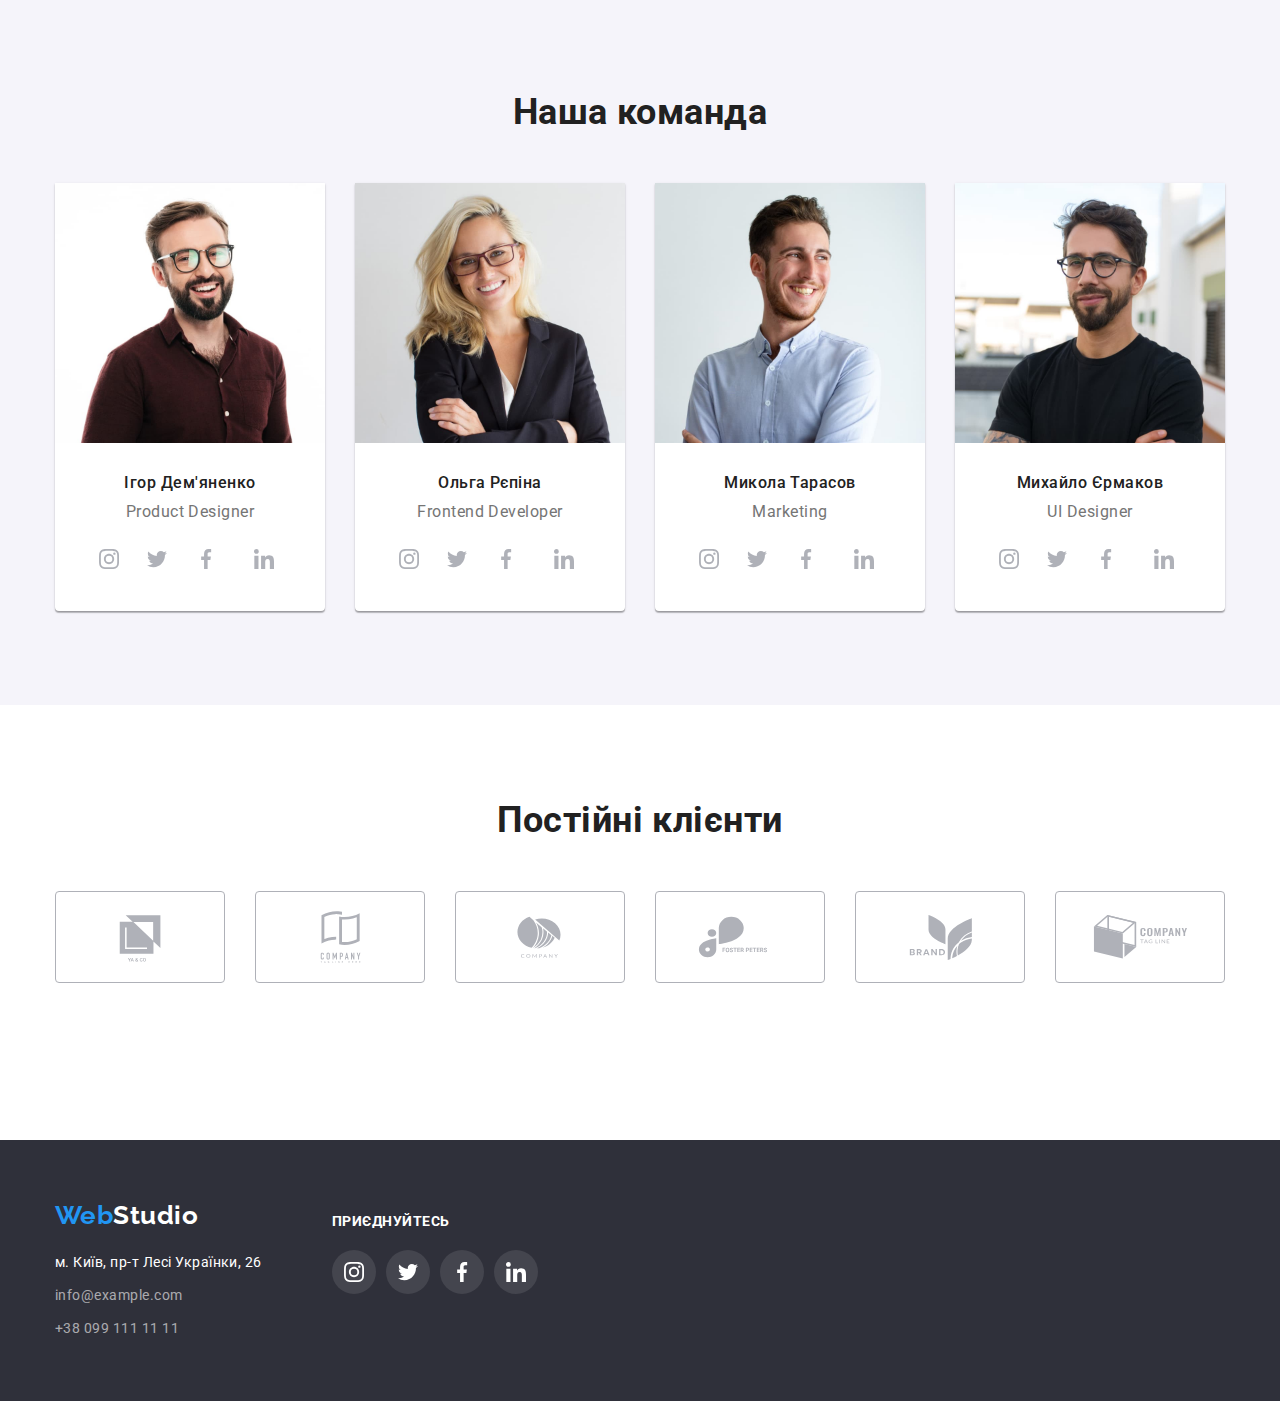
==== commit 64c8e8a0: "work is done" ====
--- a/index.html
+++ b/index.html
@@ -71,11 +71,7 @@
         </div>
         <div class="backdrop is-hidden" data-modal>
           <div class="modal">
-            <button data-modal-close class="modal-close">
-              <svg>
-                <use href="./images/close (1).svg"></use>
-              </svg>
-            </button>
+            <button data-modal-close class="modal-close">x</button>
           </div>
         </div>
       </section>
--- a/css/styles.css
+++ b/css/styles.css
@@ -23,6 +23,10 @@
   --border-header-color: #ececec;
   --border-portfoliocard-color: #eeeeee;
   --timing-function: cubic-bezier(0.4, 0, 0.2, 1);
+  --backdrop-color: rgba(0, 0, 0, 0.2);
+  --close-button-color: rgba(0, 0, 0, 0.1);
+  --specification-thumb-color: rgba(47, 48, 58, 0.8);
+  --workthumb-background-color: rgba(33, 150, 243, 0.9);
 }
 .page {
   background-color: var(--white-color);
@@ -209,7 +213,44 @@
   letter-spacing: 0.06em;
   text-transform: uppercase;
 }
-
+.is-hidden {
+  opacity: 0;
+  pointer-events: none;
+}
+.backdrop {
+  position: fixed;
+  top: 0;
+  left: 0;
+  width: 100%;
+  height: 100%;
+
+  background-color: var(--backdrop-color);
+}
+
+.modal {
+  position: absolute;
+  top: 50%;
+  left: 50%;
+  transform: translate(-50%, -50%);
+  min-width: 528px;
+  min-height: 581px;
+  background-color: var(--white-color);
+  box-shadow: 0px 2px 1px 0px rgba(0, 0, 0, 0.2),
+    0px 1px 1px 0px rgba(0, 0, 0, 0.14), 0px 1px 3px 0px rgba(0, 0, 0, 0.12);
+  transition: transform 250ms var(--timing-function);
+}
+.modal-close {
+  position: absolute;
+  right: 8px;
+  top: 8px;
+  display: inline-block;
+  border: 1px solid var(--close-button-color);
+  width: 30px;
+  height: 30px;
+  cursor: pointer;
+  border-radius: 50%;
+  background-color: var(--white-color);
+}
 /* button */
 .button-main {
   display: inline-block;
@@ -304,7 +345,7 @@
   width: 100%;
   height: 70px;
   align-items: center;
-  background-color: rgba(47, 48, 58, 0.8);
+  background-color: var(--specification-thumb-color);
 }
 .lable {
   margin: 0;
@@ -488,7 +529,7 @@
   transform: translateY(100%);
   transition: transform 250ms var(--timing-function);
 
-  background-color: rgba(33, 150, 243, 0.9);
+  background-color: var(--workthumb-background-color);
 }
 .work-thumb:hover::before {
   transform: translateY(0);
